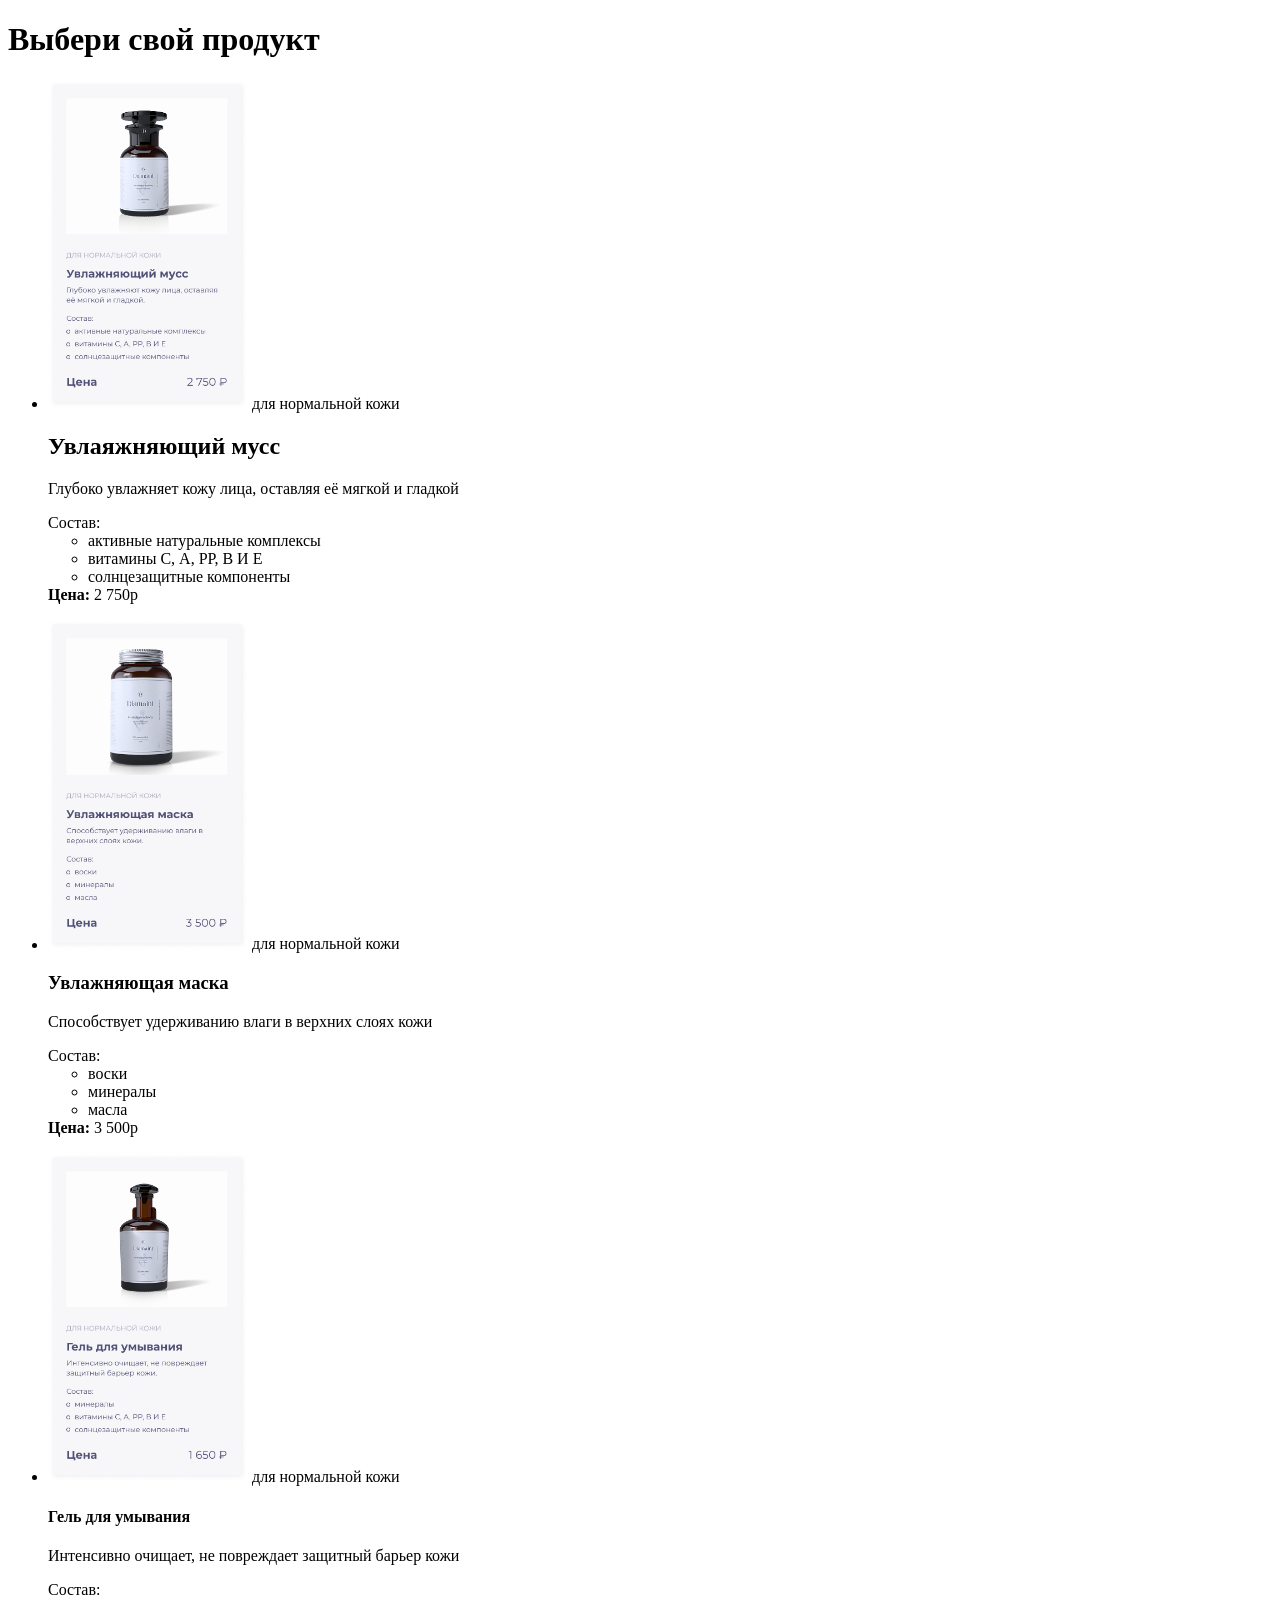
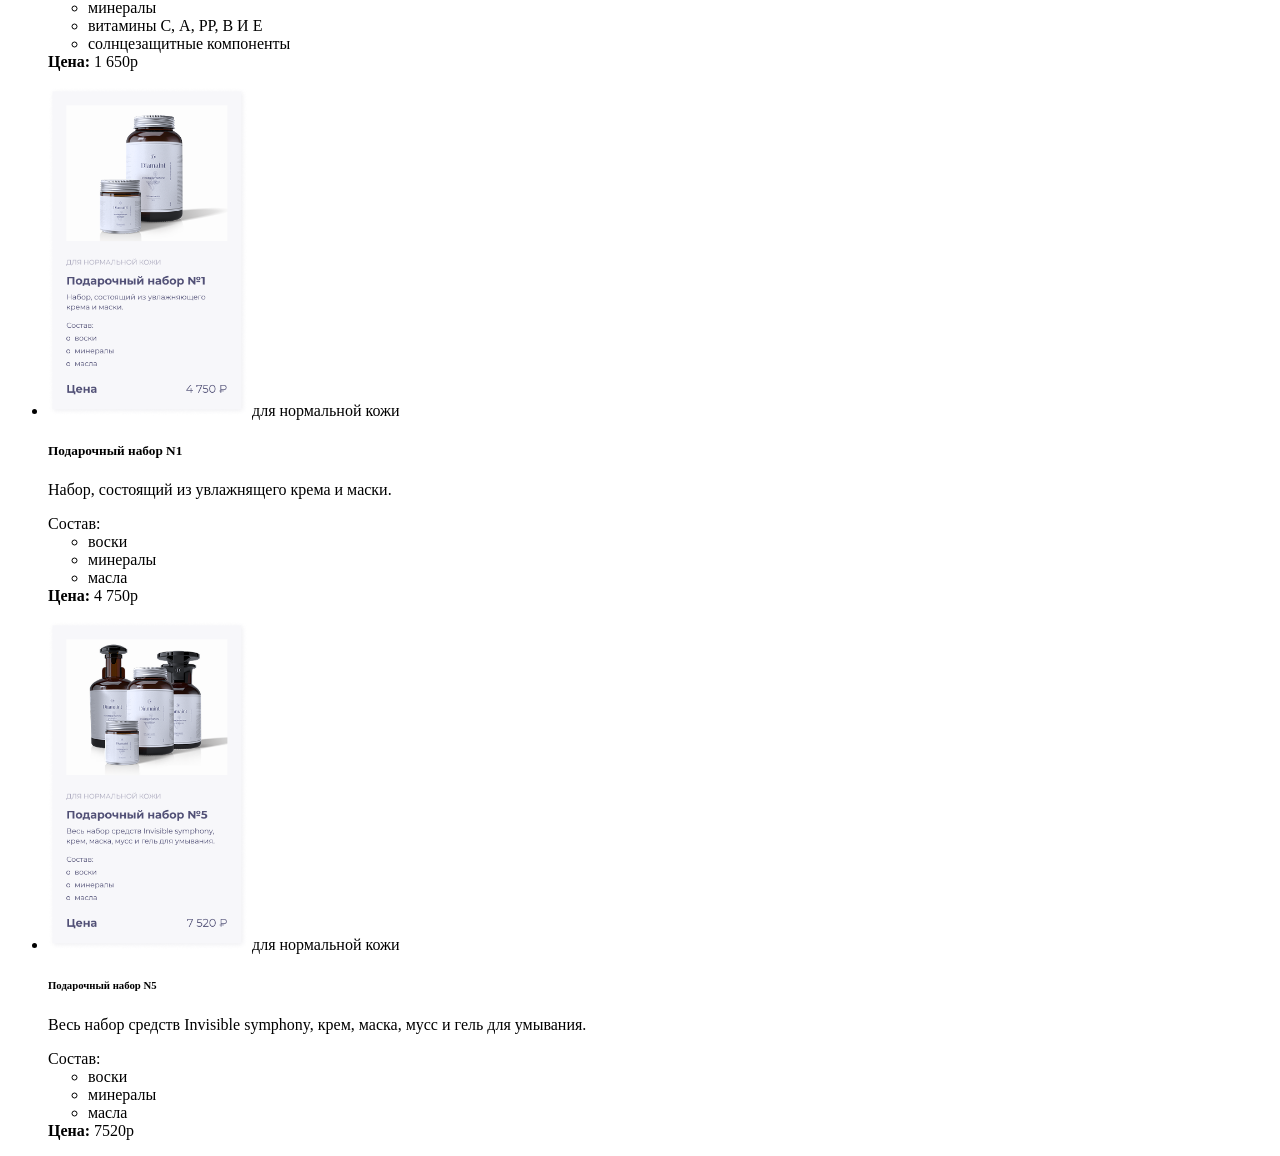
==== index.html @ 067c770d "html" ====
<!DOCTYPE html>
<html lang="ru">
<head>
  <meta charset="UTF-8">
  <meta name="viewport" content="width=device-width, initial-scale=1.0">
  <title>Верстка всех карточек</title>
  <link rel="stylesheet" href="style.css">
</head>
<body>
    <h1 class="title">Выбери свой продукт</h1>  

     <ul class="product-list">
        <li>
           <img . src="images/photo 1.png". alt="Увлажняющий мусс для нормальной кожи" width="200px"> 
           
           <span>для нормальной кожи</span>

           <h2>Увлаяжняющий мусс</h2>
           <p class="main-text description">Глубоко увлажняет кожу лица, оставляя 
            её мягкой и гладкой</p>
            <span class="compound">Состав:</span>
            <ul> 
                <li>активные натуральные комплексы</li>
                <li>витамины С, А, РР, В И Е</li>
                <li>солнцезащитные компоненты</li>
            </ul>
            <b class="main-text price">Цена:</b>
            <span>2 750р</span>
        </li> 
     </ul>

    <ul class="product-list">
         <li>
            <img   src="images/photo 2.png" alt="Увлажняющая маска" width="200px">
            <span>для нормальной кожи</span>
            <h3>Увлажняющая маска</h3>
            <p>Способствует удерживанию влаги в верхних слоях кожи</p>

            <span>Состав:</span>

            <ul>
                <li>воски</li>
                <li>минералы</li>
                <li>масла</li>
            </ul>

            <b>Цена:</b>
            <span>3 500р</span>
        </li>
    </ul>

     <ul>
        <li>
            <img src="images/photo 3.png" alt="Гель для умывания" width="200px">
            <span>для нормальной кожи</span>
            <h4>Гель для умывания</h4>
            <p>Интенсивно очищает, не повреждает защитный барьер кожи</p>

            <span>Состав:</span>

            <ul>
                <li>минералы</li>
                <li>витамины С, А, РР, В И Е</li>
                <li>солнцезащитные компоненты</li>
            </ul>

            <b>Цена:</b>
            <span>1 650р</span>
        </li>
     </ul>

     <ul>
        <li>
            <img src="images/photo 4.png" alt="Подарочный набор N1" width="200px">
            <span>для нормальной кожи</span>
            <h5>Подарочный набор N1</h5>
            <p>Набор, состоящий из увлажнящего крема и маски.</p>

            <span>Состав:</span>

            <ul>
                <li>воски</li>
                <li>минералы</li>
                <li>масла</li>
            </ul>

            <b>Цена:</b>
            <span>4 750р</span>
        </li>
     </ul>

     <ul>
        <li>
            <img src="images/photo 5.png" alt="Подарочный набор N5" width="200px">
            <span>для нормальной кожи</span>
            <h6>Подарочный набор N5</h6>
            <p>Весь набор средств Invisible symphony, крем, маска, мусс и гель для умывания.</p>

            <span>Состав:</span>

            <ul>
                <li>воски</li>
                <li>минералы</li>
                <li>масла</li>
            </ul>

            <b>Цена:</b>
            <span>7520р</span>
        </li>
     </ul>
</body>
</html>
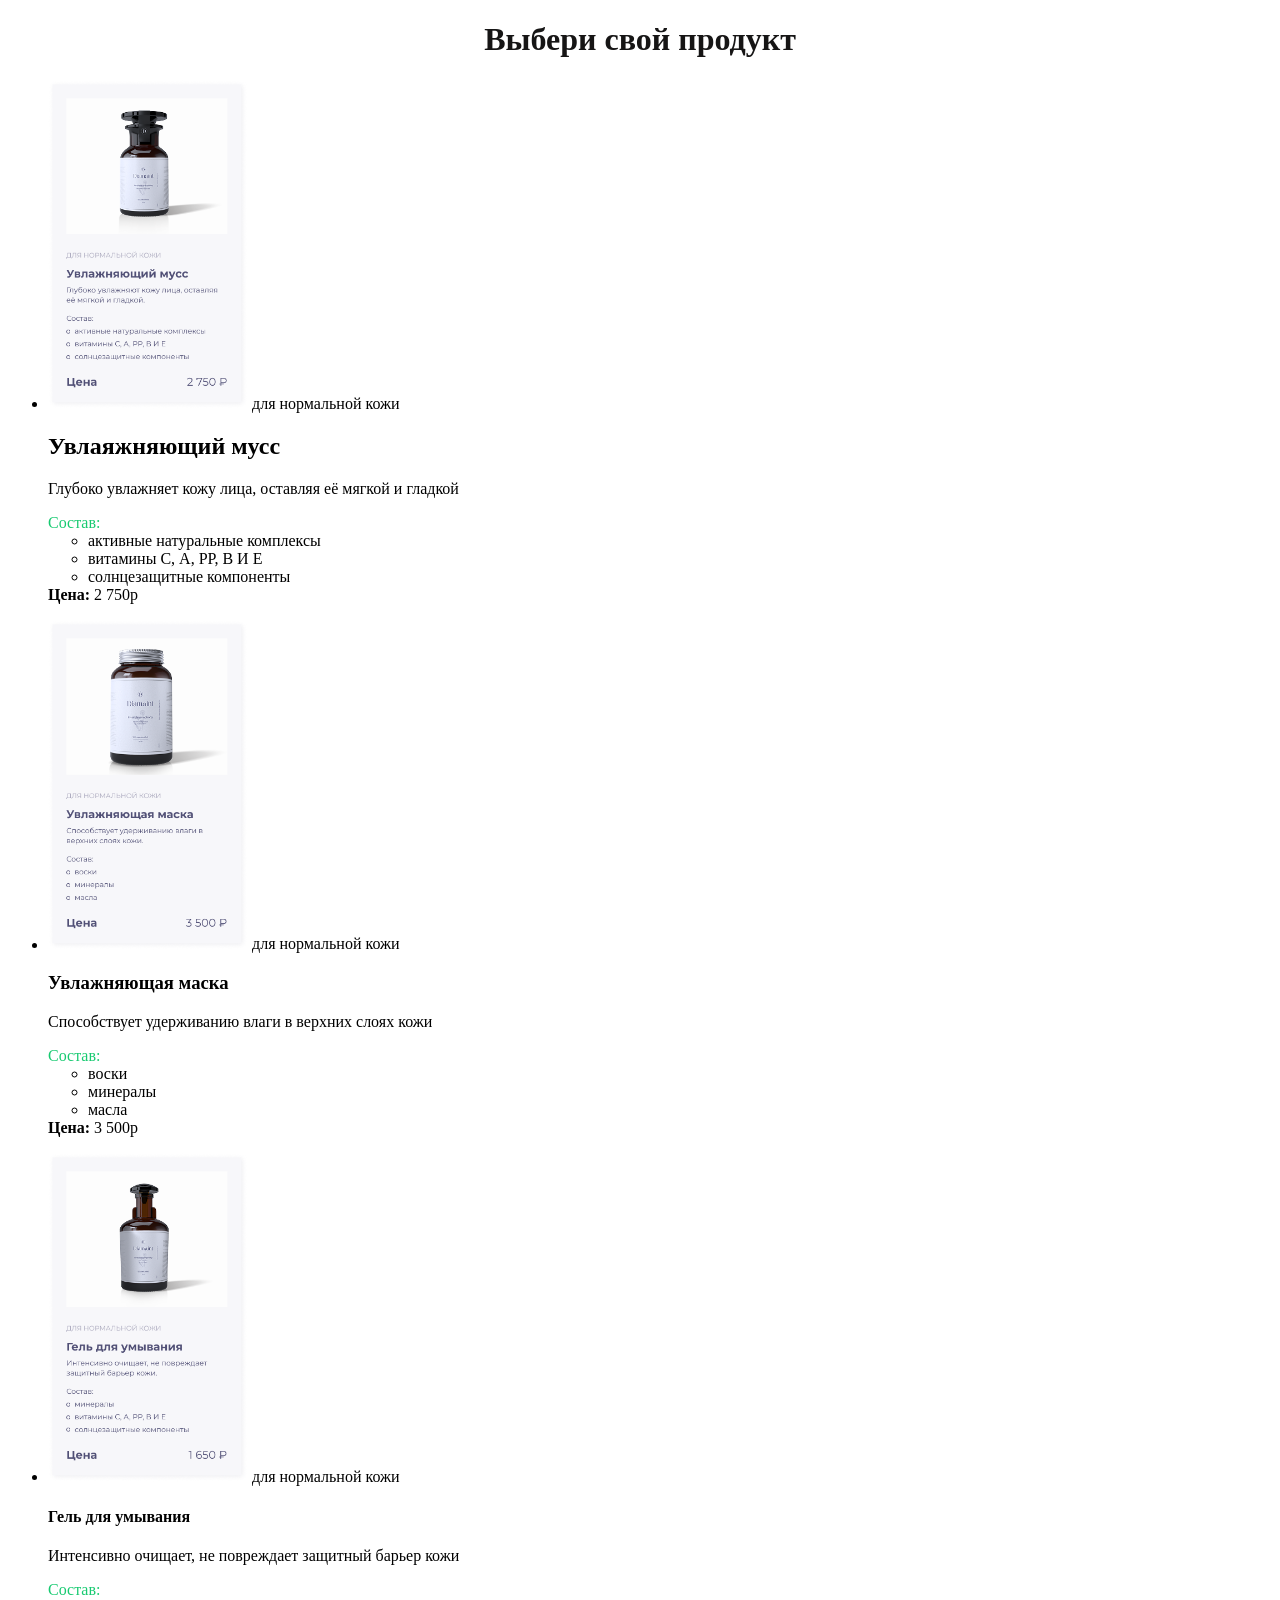
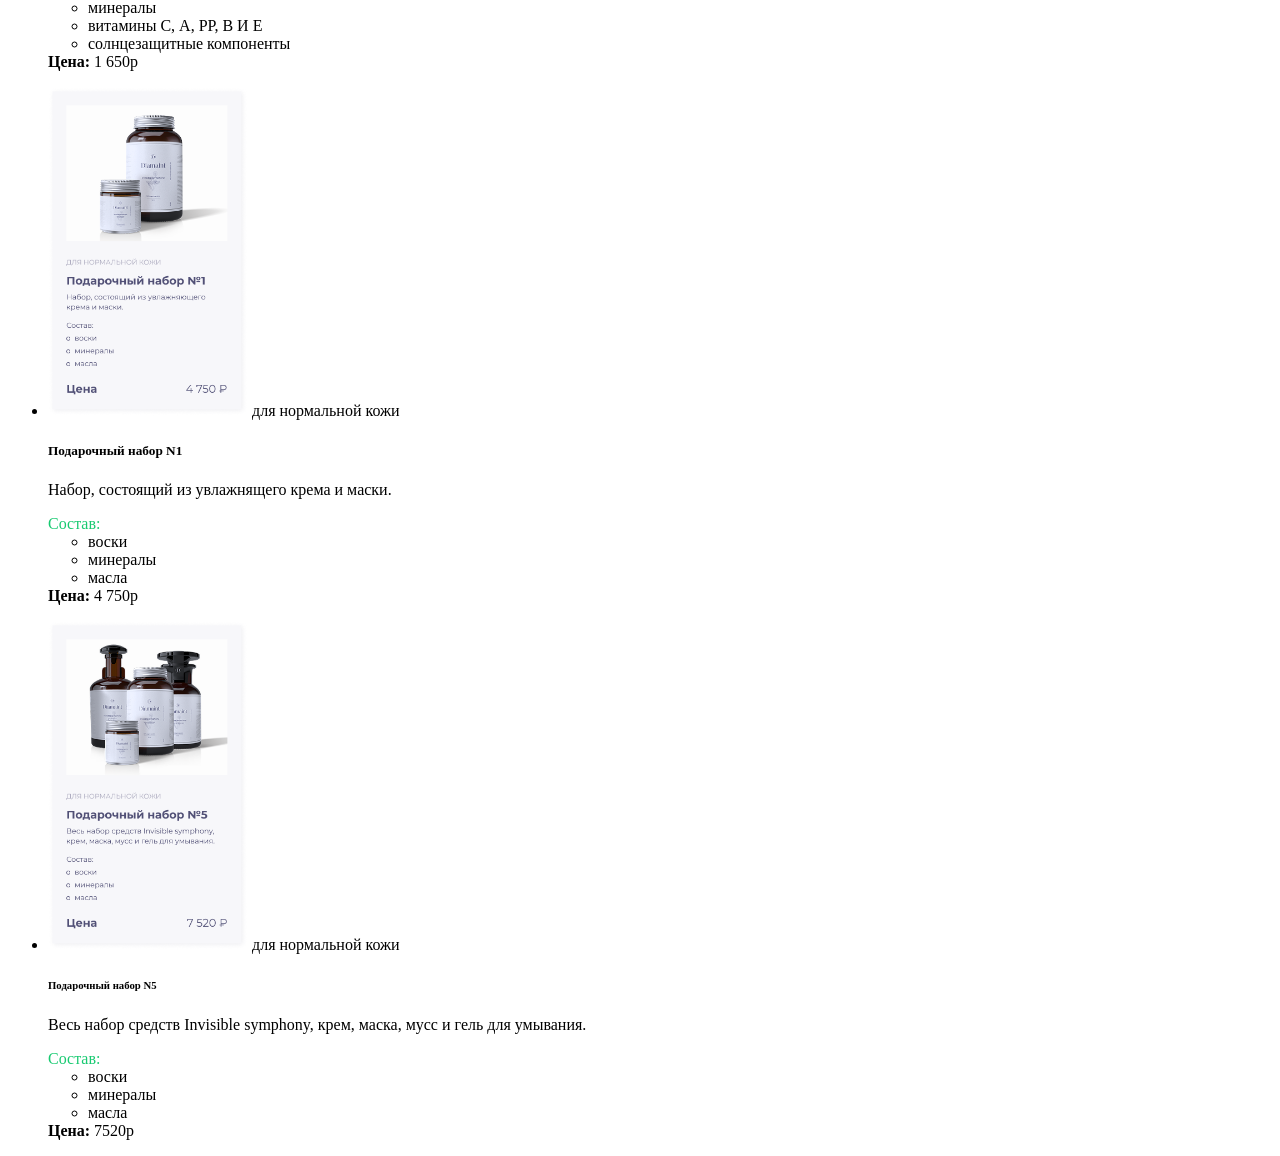
==== commit 3cd4f18b: "css" ====
--- a/index.html
+++ b/index.html
@@ -7,7 +7,7 @@
   <link rel="stylesheet" href="style.css">
 </head>
 <body>
-    <h1 class="title">Выбери свой продукт</h1>  
+    <h1 id="title">Выбери свой продукт</h1>  
 
      <ul class="product-list">
         <li>
@@ -18,7 +18,7 @@
            <h2>Увлаяжняющий мусс</h2>
            <p class="main-text description">Глубоко увлажняет кожу лица, оставляя 
             её мягкой и гладкой</p>
-            <span class="compound">Состав:</span>
+            <span class="tag">Состав:</span>
             <ul> 
                 <li>активные натуральные комплексы</li>
                 <li>витамины С, А, РР, В И Е</li>
@@ -36,7 +36,7 @@
             <h3>Увлажняющая маска</h3>
             <p>Способствует удерживанию влаги в верхних слоях кожи</p>
 
-            <span>Состав:</span>
+            <span class="tag">Состав:</span>
 
             <ul>
                 <li>воски</li>
@@ -56,7 +56,7 @@
             <h4>Гель для умывания</h4>
             <p>Интенсивно очищает, не повреждает защитный барьер кожи</p>
 
-            <span>Состав:</span>
+            <span class="tag">Состав:</span>
 
             <ul>
                 <li>минералы</li>
@@ -76,7 +76,7 @@
             <h5>Подарочный набор N1</h5>
             <p>Набор, состоящий из увлажнящего крема и маски.</p>
 
-            <span>Состав:</span>
+            <span class="tag">Состав:</span>
 
             <ul>
                 <li>воски</li>
@@ -96,7 +96,7 @@
             <h6>Подарочный набор N5</h6>
             <p>Весь набор средств Invisible symphony, крем, маска, мусс и гель для умывания.</p>
 
-            <span>Состав:</span>
+            <span class="tag">Состав:</span>
 
             <ul>
                 <li>воски</li>
--- a/style.css
+++ b/style.css
@@ -0,0 +1,8 @@
+.tag{
+   color: #18ca71;
+}
+
+#title{
+   text-align: center;
+   color: #161515;
+}
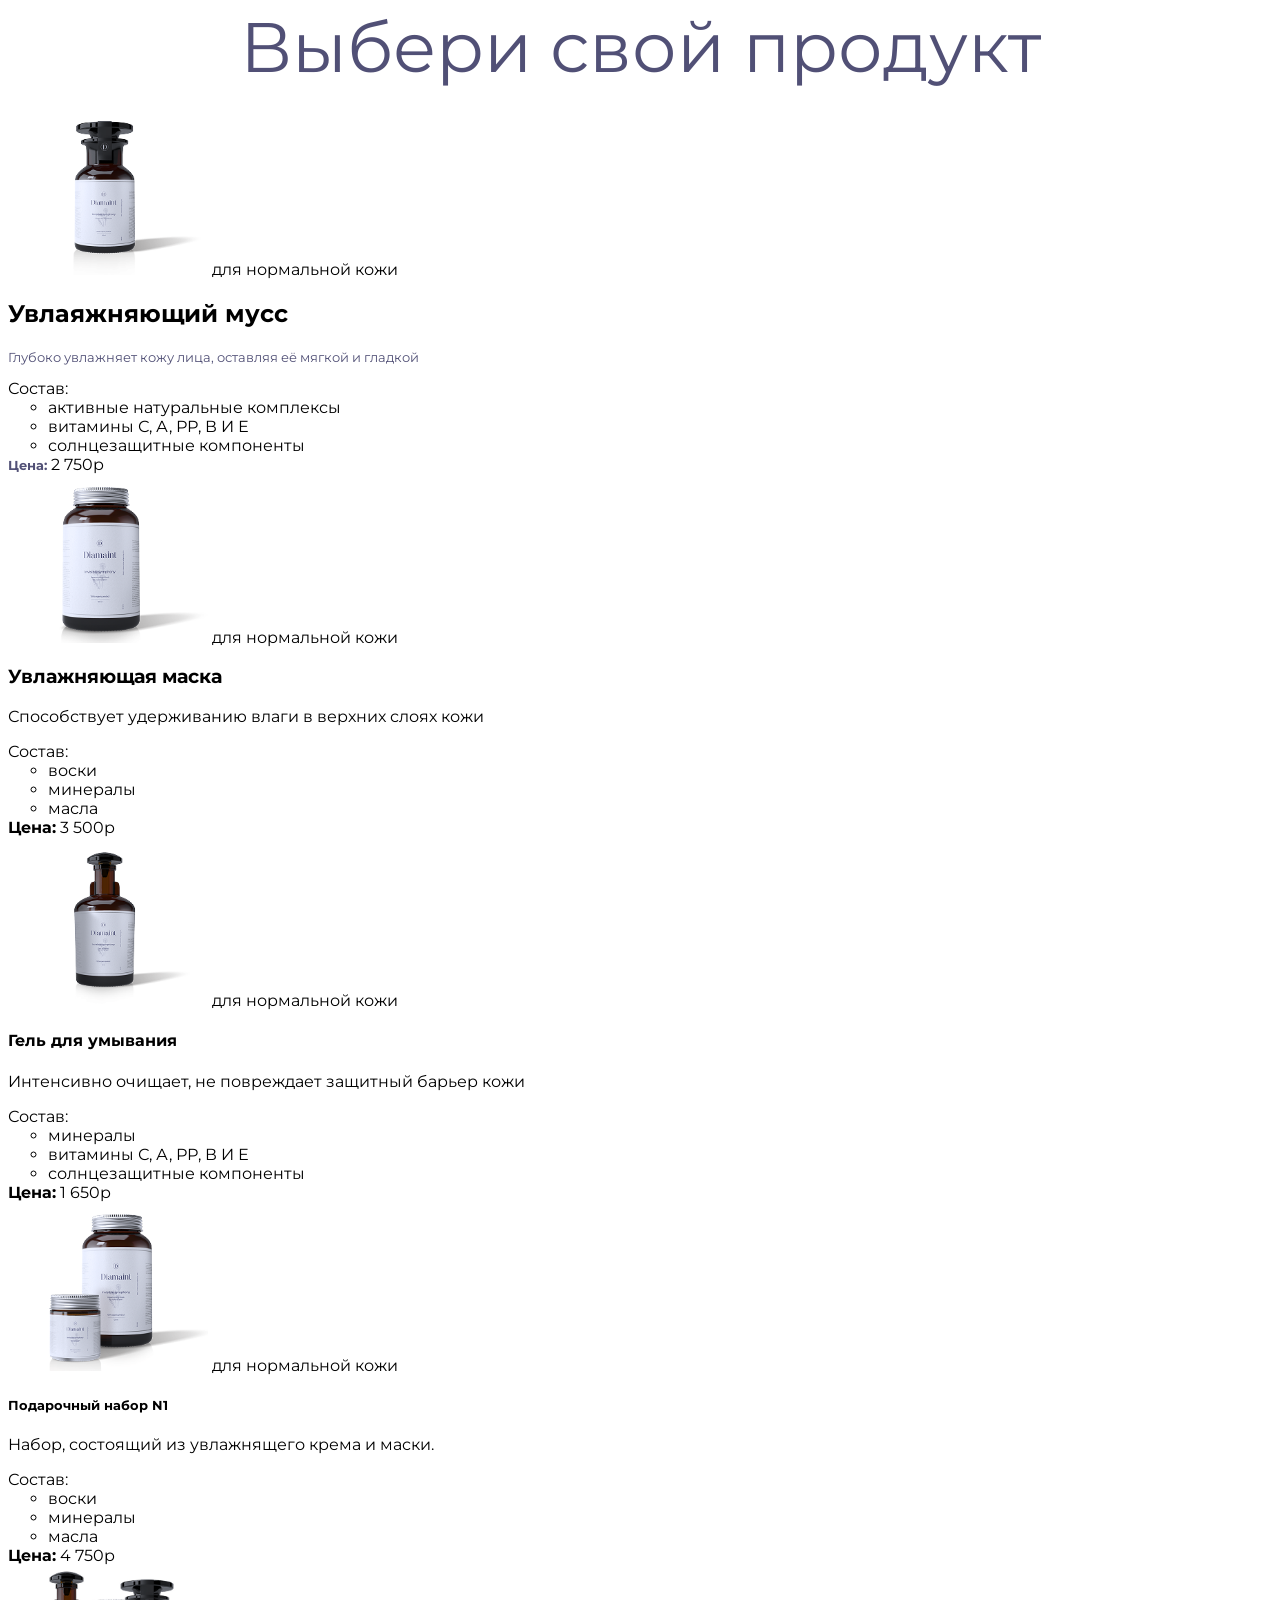
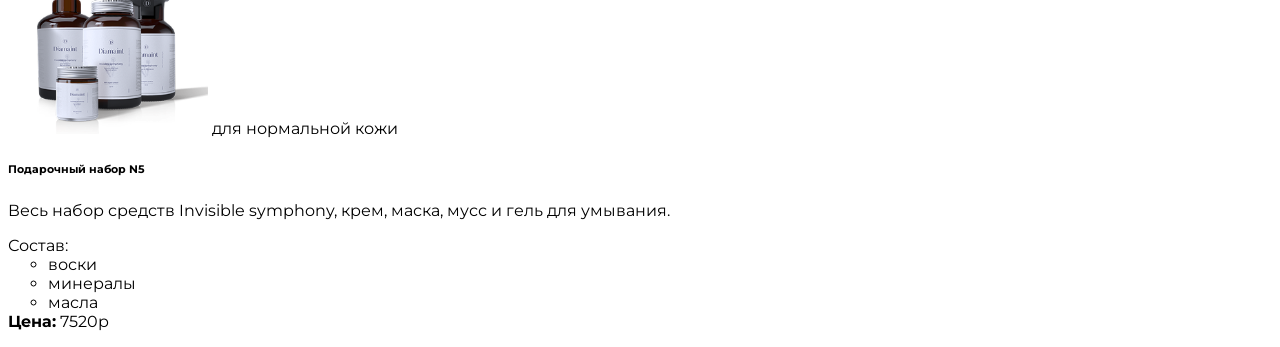
==== commit f73fcb98: "Исправление ошибок" ====
--- a/index.html
+++ b/index.html
@@ -4,14 +4,17 @@
   <meta charset="UTF-8">
   <meta name="viewport" content="width=device-width, initial-scale=1.0">
   <title>Верстка всех карточек</title>
+  <link rel="preconnect" href="https://fonts.googleapis.com">
+<link rel="preconnect" href="https://fonts.gstatic.com" crossorigin>
+<link href="https://fonts.googleapis.com/css2?family=Montserrat:ital,wght@0,100..900;1,100..900&display=swap" rel="stylesheet">
   <link rel="stylesheet" href="style.css">
 </head>
 <body>
-    <h1 id="title">Выбери свой продукт</h1>  
+    <h1 class="title">Выбери свой продукт</h1>  
 
      <ul class="product-list">
         <li>
-           <img . src="images/photo 1.png". alt="Увлажняющий мусс для нормальной кожи" width="200px"> 
+           <img src="images/photo 1.png". alt="Увлажняющий мусс для нормальной кожи" width="200px"> 
            
            <span>для нормальной кожи</span>
 
@@ -27,9 +30,9 @@
             <b class="main-text price">Цена:</b>
             <span>2 750р</span>
         </li> 
-     </ul>
+     
 
-    <ul class="product-list">
+    
          <li>
             <img   src="images/photo 2.png" alt="Увлажняющая маска" width="200px">
             <span>для нормальной кожи</span>
@@ -47,9 +50,9 @@
             <b>Цена:</b>
             <span>3 500р</span>
         </li>
-    </ul>
+    
 
-     <ul>
+     
         <li>
             <img src="images/photo 3.png" alt="Гель для умывания" width="200px">
             <span>для нормальной кожи</span>
@@ -67,9 +70,9 @@
             <b>Цена:</b>
             <span>1 650р</span>
         </li>
-     </ul>
+     
 
-     <ul>
+     
         <li>
             <img src="images/photo 4.png" alt="Подарочный набор N1" width="200px">
             <span>для нормальной кожи</span>
@@ -87,9 +90,9 @@
             <b>Цена:</b>
             <span>4 750р</span>
         </li>
-     </ul>
+     
 
-     <ul>
+    
         <li>
             <img src="images/photo 5.png" alt="Подарочный набор N5" width="200px">
             <span>для нормальной кожи</span>
--- a/style.css
+++ b/style.css
@@ -1,8 +1,24 @@
-.tag{
-   color: #18ca71;
+body {
+    font-family: "Montserrat", sans-serif;
 }
 
-#title{
-   text-align: center;
-   color: #161515;
+.title {
+    font-size: 70px;
+    font-weight: 400;
+    line-height: 78px;
+    margin: 0px;
+    text-align:center;
+    color:#515076;
+}
+
+.product-list {
+    list-style-type: none;
+    padding: 0;
+    margin-top: 20px;
+}
+
+.main-text {
+    color: #515076;
+    font-size: 13px;
+    line-height: 18px;
 }
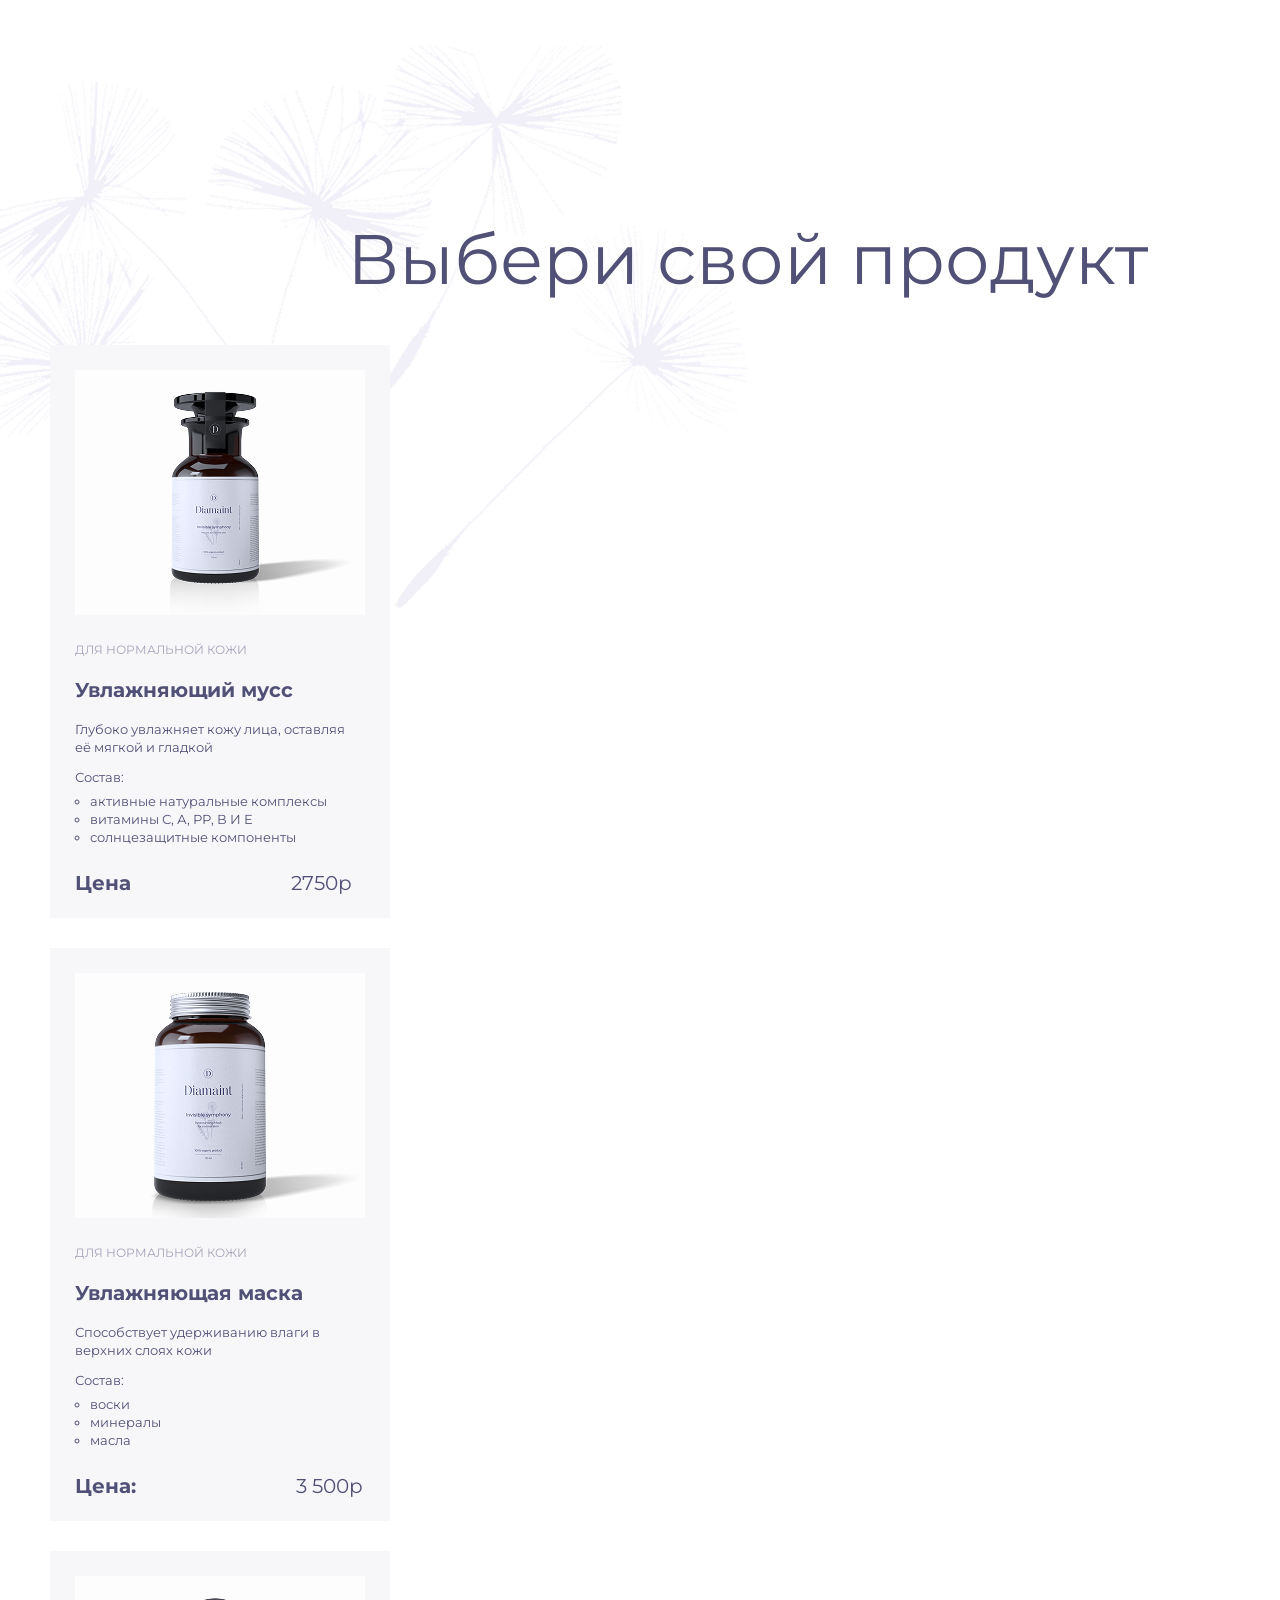
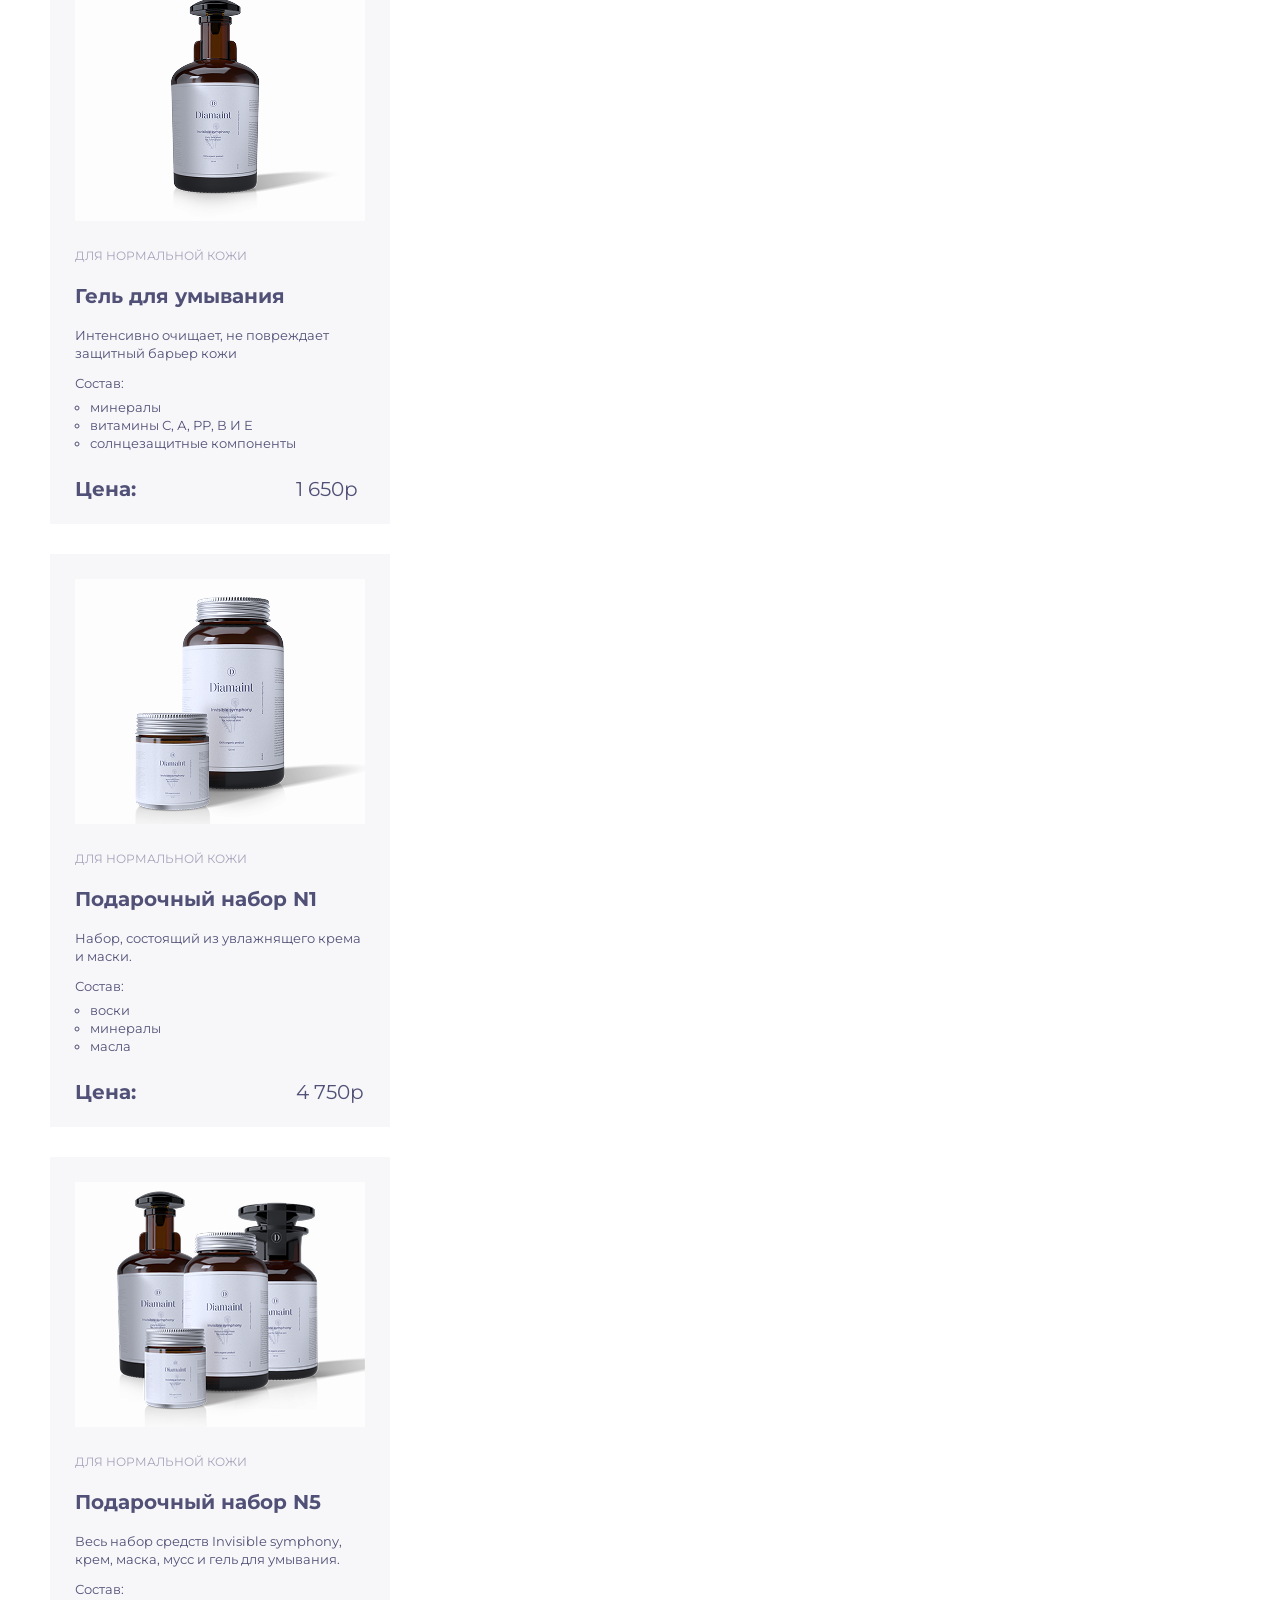
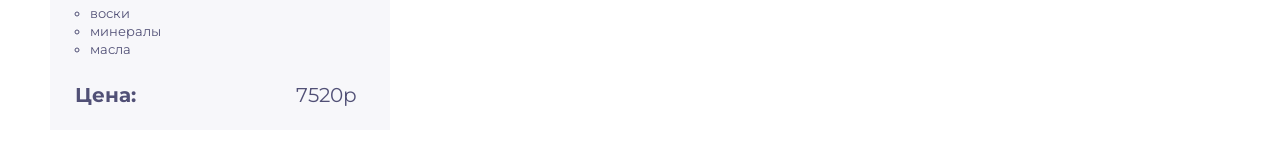
==== commit cbd8dd10: "new file:   images/bg 1.png" ====
--- a/index.html
+++ b/index.html
@@ -5,111 +5,97 @@
   <meta name="viewport" content="width=device-width, initial-scale=1.0">
   <title>Верстка всех карточек</title>
   <link rel="preconnect" href="https://fonts.googleapis.com">
-<link rel="preconnect" href="https://fonts.gstatic.com" crossorigin>
-<link href="https://fonts.googleapis.com/css2?family=Montserrat:ital,wght@0,100..900;1,100..900&display=swap" rel="stylesheet">
+  <link rel="preconnect" href="https://fonts.gstatic.com" crossorigin>
+  <link href="https://fonts.googleapis.com/css2?family=Montserrat:ital,wght@0,100..900;1,100..900&display=swap" rel="stylesheet">
   <link rel="stylesheet" href="style.css">
 </head>
 <body>
-    <h1 class="title">Выбери свой продукт</h1>  
-
-     <ul class="product-list">
-        <li>
-           <img src="images/photo 1.png". alt="Увлажняющий мусс для нормальной кожи" width="200px"> 
-           
-           <span>для нормальной кожи</span>
-
-           <h2>Увлаяжняющий мусс</h2>
-           <p class="main-text description">Глубоко увлажняет кожу лица, оставляя 
-            её мягкой и гладкой</p>
-            <span class="tag">Состав:</span>
-            <ul> 
+    <h1 class="title">Выбери свой продукт</h1>
+    <ul class="list-style-type": none;>
+        <li class="product-item"> 
+           <img src="images/photo 1.png". alt="Увлажняющий мусс" class="product-photo" width="200px"> 
+           <span class="product-tag">для нормальной кожи</span>
+           <h2 class="product-name">Увлажняющий мусс</h2>
+           <p class="description">Глубоко увлажняет кожу лица, оставляя её мягкой и гладкой</p>
+           <span class="product-mini-title">Состав:</span>
+            <ul class="product-compound"> 
                 <li>активные натуральные комплексы</li>
                 <li>витамины С, А, РР, В И Е</li>
-                <li>солнцезащитные компоненты</li>
+                <li>солнцезащитные компоненты</li>   
             </ul>
-            <b class="main-text price">Цена:</b>
-            <span>2 750р</span>
+            <div class="product-price">
+                <b>Цена</b>
+                <span>2750р</span>
+            </div>
         </li> 
      
-
-    
-         <li>
-            <img   src="images/photo 2.png" alt="Увлажняющая маска" width="200px">
-            <span>для нормальной кожи</span>
-            <h3>Увлажняющая маска</h3>
-            <p>Способствует удерживанию влаги в верхних слоях кожи</p>
-
-            <span class="tag">Состав:</span>
-
-            <ul>
+        <li class="product-item">
+            <img   src="images/photo 2.png" alt="Увлажняющая маска" class="product-photo" width="200px">
+            <span class="product-tag">для нормальной кожи</span>
+            <h2 class=product-name>Увлажняющая маска</h2>
+            <p class="description">Способствует удерживанию влаги в верхних слоях кожи</p>
+            <span class="product-mini-title">Состав:</span>
+            <ul class="product-compound">
                 <li>воски</li>
                 <li>минералы</li>
                 <li>масла</li>
             </ul>
-
-            <b>Цена:</b>
-            <span>3 500р</span>
+            <div class="product-price">
+                 <b>Цена:</b>
+                 <span>3 500р</span>
+            </div>
         </li>
-    
-
      
-        <li>
-            <img src="images/photo 3.png" alt="Гель для умывания" width="200px">
-            <span>для нормальной кожи</span>
-            <h4>Гель для умывания</h4>
-            <p>Интенсивно очищает, не повреждает защитный барьер кожи</p>
-
-            <span class="tag">Состав:</span>
-
-            <ul>
+        <li class="product-item">
+            <img src="images/photo 3.png" alt="Гель для умывания" class="product-photo" width="200px">
+            <span class="product-tag">для нормальной кожи</span>
+            <h2 class="product-name">Гель для умывания</h2>
+            <p class="description">Интенсивно очищает, не повреждает защитный барьер кожи</p>
+            <span class="product-mini-title">Состав:</span>
+            <ul class="product-compound">
                 <li>минералы</li>
                 <li>витамины С, А, РР, В И Е</li>
                 <li>солнцезащитные компоненты</li>
             </ul>
-
-            <b>Цена:</b>
-            <span>1 650р</span>
+            <div class="product-price">
+                <b>Цена:</b>
+                <span>1 650р</span>
+            </div>
         </li>
      
-
-     
-        <li>
-            <img src="images/photo 4.png" alt="Подарочный набор N1" width="200px">
-            <span>для нормальной кожи</span>
-            <h5>Подарочный набор N1</h5>
-            <p>Набор, состоящий из увлажнящего крема и маски.</p>
-
-            <span class="tag">Состав:</span>
-
-            <ul>
+        <li class="product-item">
+            <img src="images/photo 4.png" alt="Подарочный набор N1" class="product-photo" width="200px">
+            <span class="product-tag">для нормальной кожи</span>
+            <h2 class="product-name">Подарочный набор N1</h2>
+            <p class="description">Набор, состоящий из увлажнящего крема и маски.</p>
+            <span class="product-mini-title">Состав:</span>
+            <ul class="product-compound">
                 <li>воски</li>
                 <li>минералы</li>
                 <li>масла</li>
             </ul>
-
-            <b>Цена:</b>
-            <span>4 750р</span>
+            <div class="product-price">
+                <b>Цена:</b>
+                <span>4 750р</span>
+            </div>
         </li>
-     
-
     
-        <li>
-            <img src="images/photo 5.png" alt="Подарочный набор N5" width="200px">
-            <span>для нормальной кожи</span>
-            <h6>Подарочный набор N5</h6>
-            <p>Весь набор средств Invisible symphony, крем, маска, мусс и гель для умывания.</p>
-
-            <span class="tag">Состав:</span>
-
-            <ul>
+        <li class="product-item">
+            <img src="images/photo 5.png" alt="Подарочный набор N5" class="product-photo" width="200px">
+            <span class="product-tag">для нормальной кожи</span>
+            <h2 class="product-name">Подарочный набор N5</h2>
+            <p class="description">Весь набор средств Invisible symphony, крем, маска, мусс и гель для умывания.</p>
+            <span class="product-mini-title">Состав:</span>
+            <ul class="product-compound">
                 <li>воски</li>
                 <li>минералы</li>
                 <li>масла</li>
             </ul>
-
-            <b>Цена:</b>
-            <span>7520р</span>
+            <div  class="product-price">
+                <b>Цена:</b>
+                <span>7520р</span>
+            </div>
         </li>
-     </ul>
+     </li>
 </body>
 </html>
--- a/style.css
+++ b/style.css
@@ -1,24 +1,83 @@
 body {
     font-family: "Montserrat", sans-serif;
+    font-size: 13px;
+    background-image: url(images/bg\ 1.png);
+    background-repeat: no-repeat;
+    margin-left: 5px;
+    color: #515076;
 }
-
+ul {
+    list-style-type: none;
+}
 .title {
     font-size: 70px;
     font-weight: 400;
     line-height: 78px;
-    margin: 0px;
     text-align:center;
-    color:#515076;
+    margin-top: 220px;
+    margin-left: 217px;
 }
 
-.product-list {
-    list-style-type: none;
-    padding: 0;
+.product-item {
+    background-color: #f7f7fa;
+    padding: 25px;
+    margin-bottom: 30px;
+    width: 340px;
+    height: 573px;
+    box-sizing: border-box;
+    margin-left: 5px;
+}
+.product-photo {
+    width: 290px;
+    height: 245px;
+}
+.product-tag {
+    text-transform: uppercase;
+    display: block;
+    color: #a5a3b9;
+    font-size: 12px;
+    line-height: 24px;
+    font-weight: 400;
+    margin-left: 0px;
     margin-top: 20px;
 }
-
-.main-text {
-    color: #515076;
+.product-name {
+    font-size: 20px;
+    font-weight: 700;
+    line-height: 27px;
+    margin-left: 0px;
+    margin-top: 15px;
+}
+.description {
     font-size: 13px;
+    font-weight: 400;
     line-height: 18px;
+    margin-left: 0px;
+    width: 287px;
+}
+.mini-title {
+    font-size: 13px;
+    font-weight: 400;
+    line-height: 18px;
+    margin-left: 0px;
+    list-style-type: list;
+}
+.product-compound {
+    font-size: 13px;
+    font-weight: 400;
+    line-height: 18px;
+    margin-left: 15px;
+    margin-top: 7px;
+    list-style: circle;
+    padding: 0px;
+}
+.product-price {
+    font-size: 20px;
+    margin-top: 25px;
+    line-height: 24px;
+    width: 290px;
+    padding: 0px;
+}
+.product-price span {
+    margin-left: 155px;
 }
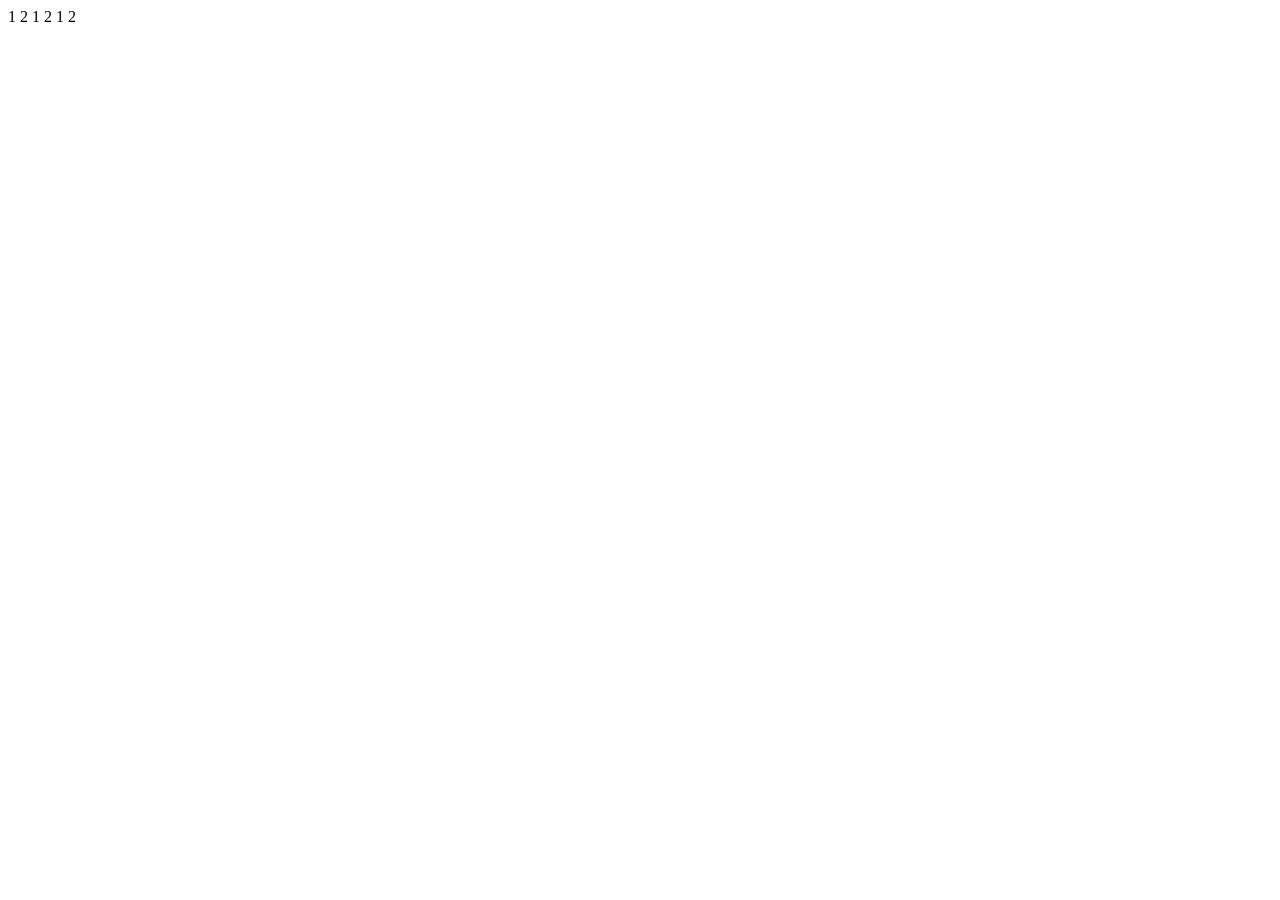
==== commit 7ffdcf15: "Homework-07" ====
--- a/index.html
+++ b/index.html
@@ -1,101 +1,17 @@
 <!DOCTYPE html>
 <html lang="ru">
 <head>
-  <meta charset="UTF-8">
-  <meta name="viewport" content="width=device-width, initial-scale=1.0">
-  <title>Верстка всех карточек</title>
-  <link rel="preconnect" href="https://fonts.googleapis.com">
-  <link rel="preconnect" href="https://fonts.gstatic.com" crossorigin>
-  <link href="https://fonts.googleapis.com/css2?family=Montserrat:ital,wght@0,100..900;1,100..900&display=swap" rel="stylesheet">
-  <link rel="stylesheet" href="style.css">
+    <meta charset="UTF-8">
+    <meta name="viewport" content="width=device-width, initial-scale=1.0">
+    <title>Homework-07</title> 
 </head>
 <body>
-    <h1 class="title">Выбери свой продукт</h1>
-    <ul class="list-style-type": none;>
-        <li class="product-item"> 
-           <img src="images/photo 1.png". alt="Увлажняющий мусс" class="product-photo" width="200px"> 
-           <span class="product-tag">для нормальной кожи</span>
-           <h2 class="product-name">Увлажняющий мусс</h2>
-           <p class="description">Глубоко увлажняет кожу лица, оставляя её мягкой и гладкой</p>
-           <span class="product-mini-title">Состав:</span>
-            <ul class="product-compound"> 
-                <li>активные натуральные комплексы</li>
-                <li>витамины С, А, РР, В И Е</li>
-                <li>солнцезащитные компоненты</li>   
-            </ul>
-            <div class="product-price">
-                <b>Цена</b>
-                <span>2750р</span>
-            </div>
-        </li> 
-     
-        <li class="product-item">
-            <img   src="images/photo 2.png" alt="Увлажняющая маска" class="product-photo" width="200px">
-            <span class="product-tag">для нормальной кожи</span>
-            <h2 class=product-name>Увлажняющая маска</h2>
-            <p class="description">Способствует удерживанию влаги в верхних слоях кожи</p>
-            <span class="product-mini-title">Состав:</span>
-            <ul class="product-compound">
-                <li>воски</li>
-                <li>минералы</li>
-                <li>масла</li>
-            </ul>
-            <div class="product-price">
-                 <b>Цена:</b>
-                 <span>3 500р</span>
-            </div>
-        </li>
-     
-        <li class="product-item">
-            <img src="images/photo 3.png" alt="Гель для умывания" class="product-photo" width="200px">
-            <span class="product-tag">для нормальной кожи</span>
-            <h2 class="product-name">Гель для умывания</h2>
-            <p class="description">Интенсивно очищает, не повреждает защитный барьер кожи</p>
-            <span class="product-mini-title">Состав:</span>
-            <ul class="product-compound">
-                <li>минералы</li>
-                <li>витамины С, А, РР, В И Е</li>
-                <li>солнцезащитные компоненты</li>
-            </ul>
-            <div class="product-price">
-                <b>Цена:</b>
-                <span>1 650р</span>
-            </div>
-        </li>
-     
-        <li class="product-item">
-            <img src="images/photo 4.png" alt="Подарочный набор N1" class="product-photo" width="200px">
-            <span class="product-tag">для нормальной кожи</span>
-            <h2 class="product-name">Подарочный набор N1</h2>
-            <p class="description">Набор, состоящий из увлажнящего крема и маски.</p>
-            <span class="product-mini-title">Состав:</span>
-            <ul class="product-compound">
-                <li>воски</li>
-                <li>минералы</li>
-                <li>масла</li>
-            </ul>
-            <div class="product-price">
-                <b>Цена:</b>
-                <span>4 750р</span>
-            </div>
-        </li>
-    
-        <li class="product-item">
-            <img src="images/photo 5.png" alt="Подарочный набор N5" class="product-photo" width="200px">
-            <span class="product-tag">для нормальной кожи</span>
-            <h2 class="product-name">Подарочный набор N5</h2>
-            <p class="description">Весь набор средств Invisible symphony, крем, маска, мусс и гель для умывания.</p>
-            <span class="product-mini-title">Состав:</span>
-            <ul class="product-compound">
-                <li>воски</li>
-                <li>минералы</li>
-                <li>масла</li>
-            </ul>
-            <div  class="product-price">
-                <b>Цена:</b>
-                <span>7520р</span>
-            </div>
-        </li>
-     </li>
+  <span>1</span>
+  <span>2</span>
+  <span>1</span>
+  <span>2</span>
+  <span>1</span>
+  <span>2</span>
+  <script src="homework-07.js"></script>
 </body>
 </html>
